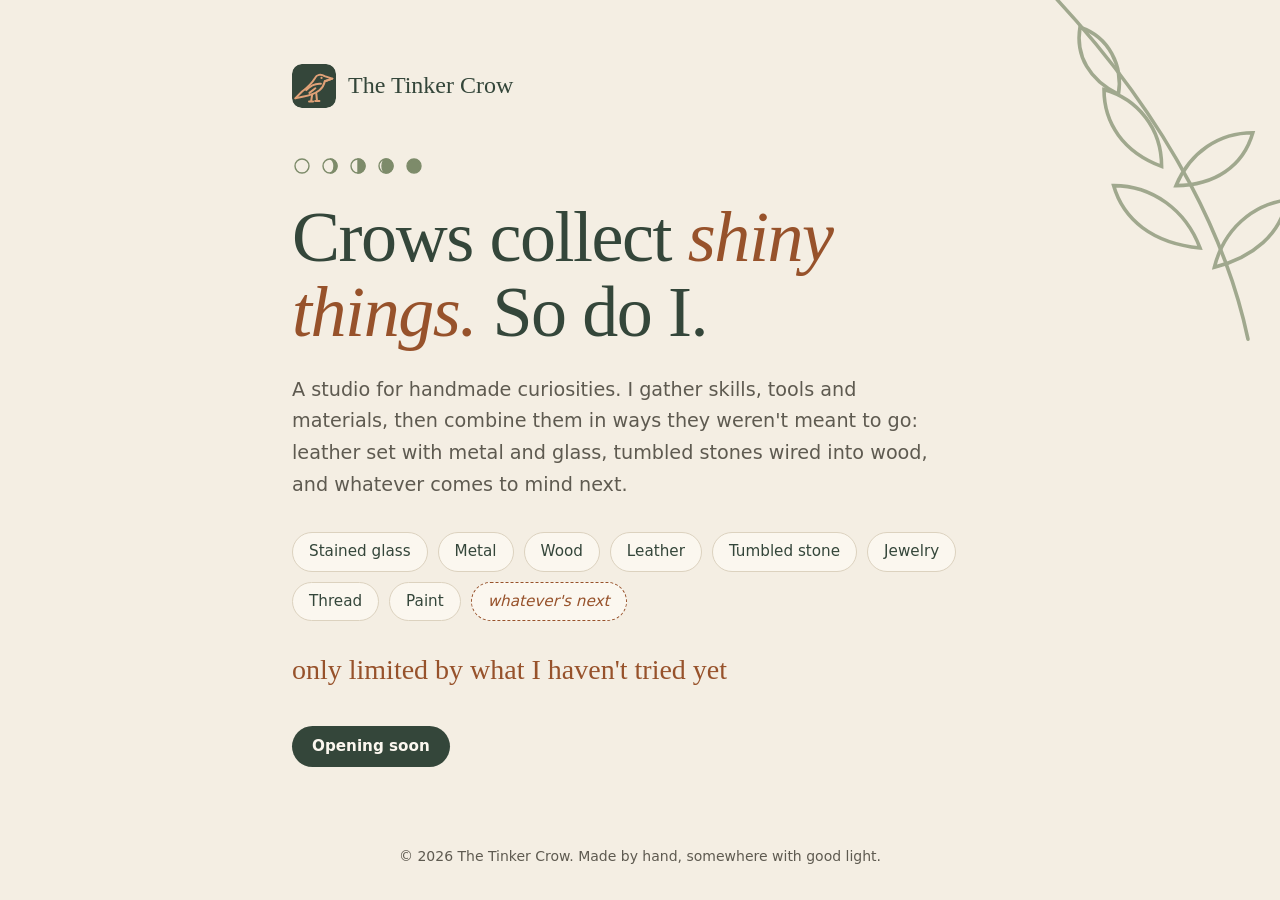
==== index.html @ 363cf940 "Coming-soon page, brand, social images and project rules" ====
<!doctype html>
<html lang="en">
<head>
  <meta charset="utf-8">
  <meta name="viewport" content="width=device-width, initial-scale=1">
  <title>The Tinker Crow — handmade curiosities</title>
  <meta name="description" content="A studio for handmade curiosities: stained glass, metal, wood, leather, tumbled stone and thread, combined in ways they weren't meant to go. Opening soon.">
  <meta name="theme-color" content="#f4eee3" media="(prefers-color-scheme: light)">
  <meta name="theme-color" content="#1b221d" media="(prefers-color-scheme: dark)">
  <link rel="icon" href="/favicon.svg?v=2" type="image/svg+xml">
  <meta property="og:type" content="website">
  <meta property="og:url" content="https://thetinkercrow.com/">
  <meta property="og:title" content="The Tinker Crow — handmade curiosities">
  <meta property="og:description" content="Crows collect shiny things. So do I. Glass, metal, wood, leather, stone and thread, combined in ways they weren't meant to go.">
  <meta property="og:image" content="https://thetinkercrow.com/og-image.png?v=1">
  <meta name="twitter:card" content="summary_large_image">
  <link rel="stylesheet" href="/css/tokens.css">
  <link rel="stylesheet" href="/css/site.css">
</head>
<body>
  <div class="sprig" aria-hidden="true">
    <svg viewBox="0 0 120 150" fill="none" stroke="currentColor" stroke-width="1.5" stroke-linecap="round">
      <path d="M100 148C92 110 70 60 20 6"/>
      <path d="M80 110c-20-2-32-12-36-26 16 0 30 10 36 26z"/>
      <path d="M64 76c-16-6-24-18-24-32 14 4 24 16 24 32z"/>
      <path d="M46 46c-12-6-18-16-16-28 12 4 18 16 16 28z"/>
      <path d="M86 118c4-16 16-26 30-28-2 14-14 24-30 28z"/>
      <path d="M70 84c6-14 18-22 32-22-4 14-16 22-32 22z"/>
    </svg>
  </div>
  <main>
    <p class="wordmark"><img src="/favicon.svg?v=2" alt="">The Tinker Crow</p>
    <svg class="moons" viewBox="0 0 140 20" fill="none" stroke="currentColor" stroke-width="1.4" aria-hidden="true">
      <circle cx="10" cy="10" r="7"/>
      <circle cx="38" cy="10" r="7"/><path d="M38 3a7 7 0 0 1 0 14a4 7 0 0 0 0-14z" fill="currentColor"/>
      <circle cx="66" cy="10" r="7"/><path d="M66 3a7 7 0 0 1 0 14z" fill="currentColor"/>
      <circle cx="94" cy="10" r="7"/><path d="M94 3a7 7 0 0 1 0 14a4 7 0 0 1 0-14z" fill="currentColor"/>
      <circle cx="122" cy="10" r="7" fill="currentColor"/>
    </svg>
    <h1>Crows collect <em>shiny things.</em> So do I.</h1>
    <p class="lede">A studio for handmade curiosities. I gather skills, tools and materials, then combine them in ways they weren't meant to go: leather set with metal and glass, tumbled stones wired into wood, and whatever comes to mind next.</p>
    <ul class="mediums" aria-label="Mediums">
      <li>Stained glass</li>
      <li>Metal</li>
      <li>Wood</li>
      <li>Leather</li>
      <li>Tumbled stone</li>
      <li>Jewelry</li>
      <li>Thread</li>
      <li>Paint</li>
      <li class="next">whatever's next</li>
    </ul>
    <p class="note">only limited by what I haven't tried yet</p>
    <span class="soon">Opening soon</span>
  </main>
  <footer><p>&copy; 2026 The Tinker Crow. Made by hand, somewhere with good light.</p></footer>
</body>
</html>
---- css/tokens.css ----
/* The Tinker Crow design tokens: fonts and the Apothecary palette.
   The one place colors are defined; keep in sync with brand/README.md. */

/* Self-hosted, never Google Fonts: the site makes no third-party requests,
   so a visit leaves no trail anywhere but GitHub Pages. Until the .woff2
   files are in fonts/ (see fonts/README.md), the fallbacks in the stacks
   below render instead; nothing breaks. */
@font-face {
  font-family: "Fraunces"; src: url("/fonts/Fraunces.woff2") format("woff2");
  font-weight: 300 700; font-style: normal; font-display: swap;
}
@font-face {
  font-family: "Fraunces"; src: url("/fonts/Fraunces-Italic.woff2") format("woff2");
  font-weight: 300 700; font-style: italic; font-display: swap;
}
@font-face {
  font-family: "Figtree"; src: url("/fonts/Figtree.woff2") format("woff2");
  font-weight: 400 700; font-display: swap;
}
@font-face {
  font-family: "Caveat"; src: url("/fonts/Caveat.woff2") format("woff2");
  font-weight: 400 700; font-display: swap;
}

:root {
  --font-display: "Fraunces", Georgia, "Times New Roman", serif;
  --font-body: "Figtree", system-ui, -apple-system, "Segoe UI", sans-serif;
  --font-hand: "Caveat", "Bradley Hand", "Segoe Print", cursive;

  /* Apothecary palette, daylight. --sage is 3.15:1 on --bg: decoration and
     large display only, never body text. */
  --bg: #f4eee3; --card: #fbf7ef; --ink: #2b2a26; --forest: #34463a;
  --muted: #5e5a50; --accent: #97522b; --sage: #7d8b6a; --line: #dcd2bf;
  --on-forest: #fbf7ef;
}
/* Night garden. Every text color re-measured against this --bg. */
@media (prefers-color-scheme: dark) {
  :root {
    --bg: #1b221d; --card: #242d27; --ink: #efe7d8; --forest: #c9d6bc;
    --muted: #b5ad9c; --accent: #e0a177; --sage: #8fa07a; --line: #36423a;
    --on-forest: #1b221d;
  }
}
---- css/site.css ----
/* TheTinkerCrow.com page styles. Colors and fonts come from tokens.css;
   no hex values here. Sizes in rem so browser and OS text settings apply. */

* { box-sizing: border-box; }
body {
  /* svh, not vh: on iOS 100vh is taller than the visible screen (the DwelLogs
     site hit this first). vh stays as the fallback. */
  margin: 0; min-height: 100vh; min-height: 100svh;
  display: flex; flex-direction: column; overflow-x: clip;
  background: var(--bg); color: var(--ink);
  font: 1.0625rem/1.65 var(--font-body);
}
a { color: var(--accent); }
:focus-visible { outline: 0.1875rem solid var(--accent); outline-offset: 0.1875rem; border-radius: 0.25rem; }

/* Botanical sprig in the corner. Decorative, fixed, behind the content. */
.sprig {
  position: fixed; top: -1rem; right: -1rem; z-index: 0; pointer-events: none;
  width: min(34vw, 18rem); color: var(--sage); opacity: .7;
}
.sprig svg { display: block; width: 100%; height: auto; }

main, footer { position: relative; z-index: 1; }
main { flex: 1; width: 100%; max-width: 46rem; margin: 0 auto; padding: 4rem 1.25rem 2.5rem; }

.wordmark {
  display: flex; align-items: center; gap: 0.75rem; margin: 0 0 3rem;
  font-family: var(--font-display); font-size: 1.5rem; font-weight: 500; color: var(--forest);
}
.wordmark img { width: 2.75rem; height: 2.75rem; border-radius: 0.625rem; }

.moons { display: block; width: 8.75rem; height: auto; color: var(--sage); margin: 0 0 1.5rem; }

h1 {
  margin: 0 0 1.5rem; font-family: var(--font-display); font-weight: 400;
  font-size: clamp(2.5rem, 8vw, 4.5rem); line-height: 1.04; letter-spacing: -0.02em;
  color: var(--forest);
}
h1 em { font-style: italic; color: var(--accent); }
.lede { margin: 0 0 2rem; max-width: 34em; font-size: 1.2rem; color: var(--muted); }

.mediums { list-style: none; padding: 0; margin: 0 0 2rem; display: flex; flex-wrap: wrap; gap: 0.625rem; }
.mediums li {
  padding: 0.375rem 1rem; border: 1px solid var(--line); border-radius: 999px;
  background: var(--card); font-size: 0.95rem; color: var(--forest);
}
.mediums li.next { border-style: dashed; border-color: var(--accent); color: var(--accent); font-style: italic; }

/* Hand-font note, kept level. A 1.5deg tilt read as a rendering glitch
   rather than a hand-placed note; the font carries the handwritten feel. */
.note {
  margin: 0 0 2.5rem; font-family: var(--font-hand); font-size: 1.75rem; line-height: 1.2;
  color: var(--accent);
}

.soon {
  display: inline-block; padding: 0.5rem 1.25rem; border-radius: 999px;
  background: var(--forest); color: var(--on-forest); font-weight: 600; font-size: 0.95rem;
}

footer { padding: 1.5rem 1.25rem 2rem; text-align: center; font-size: 0.875rem; color: var(--muted); }
footer p { max-width: 36em; margin: 0 auto; }
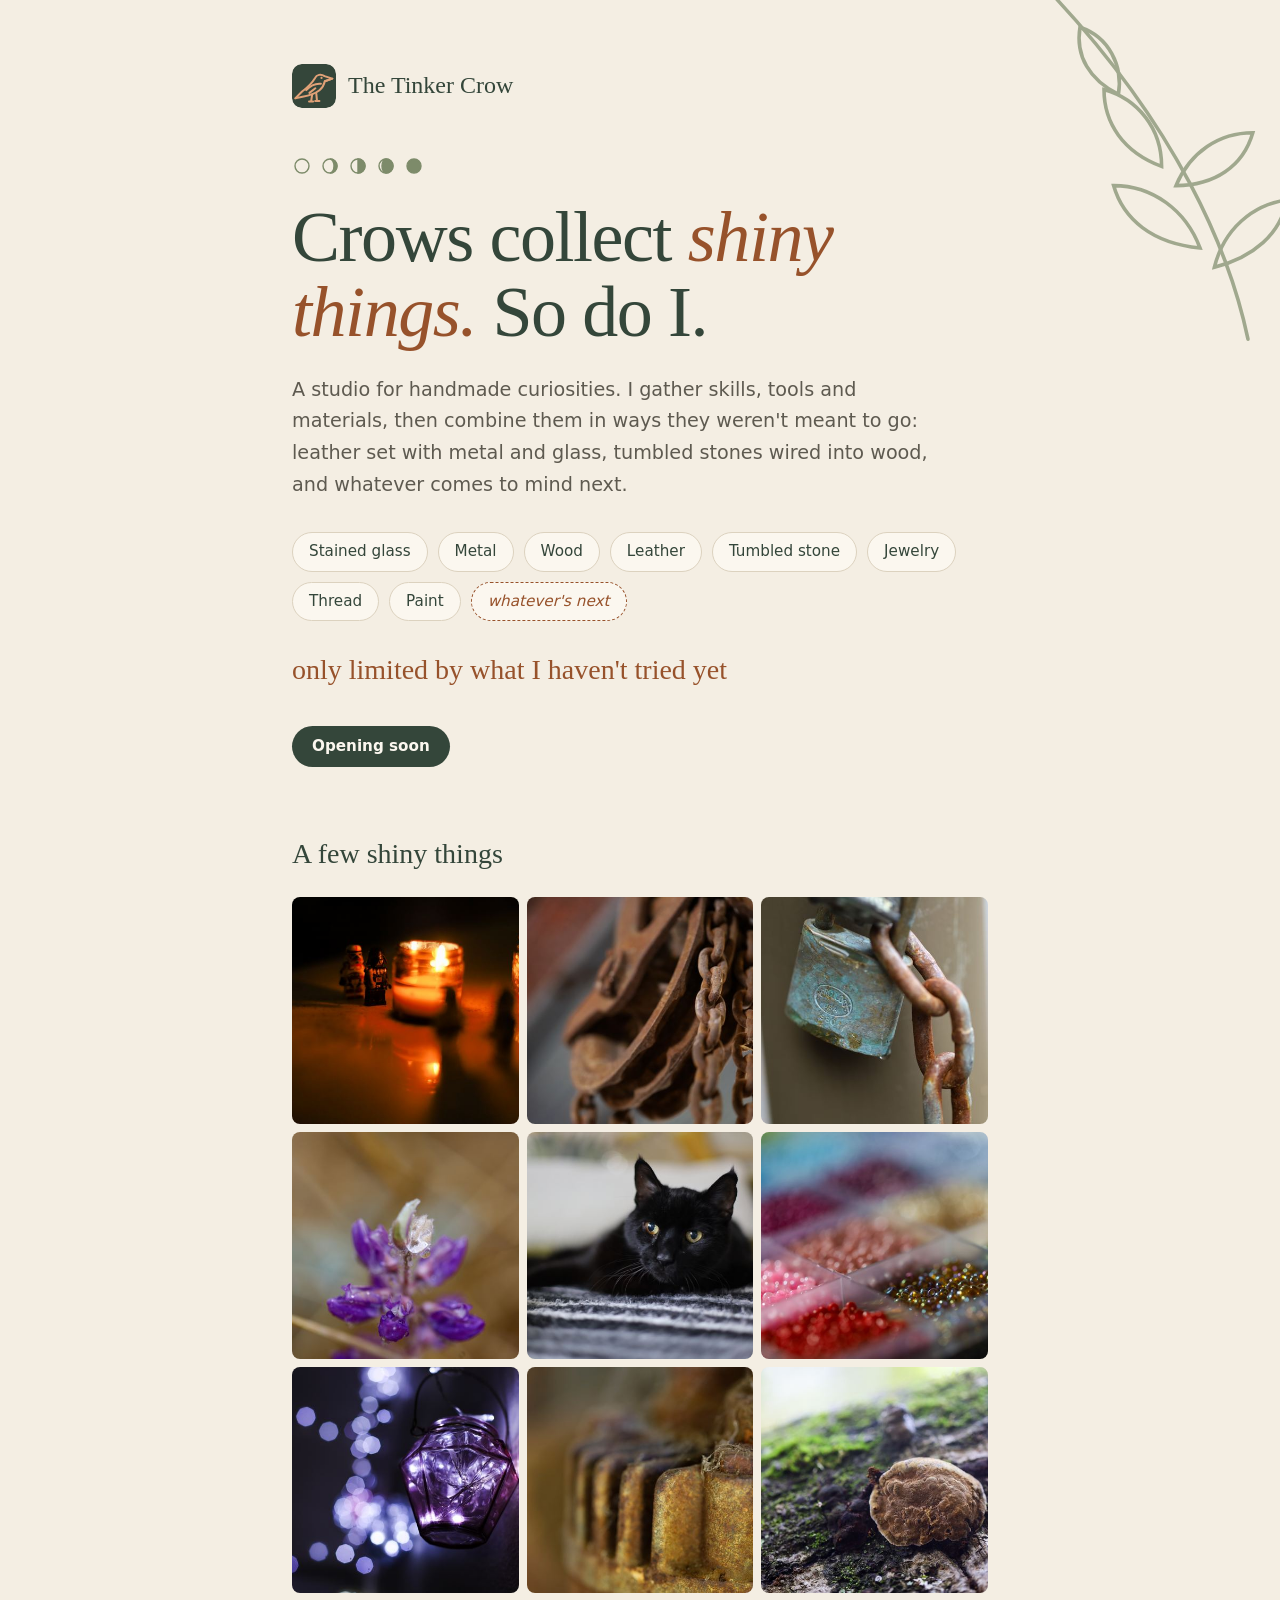
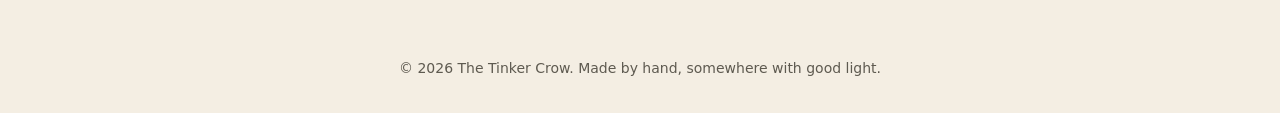
==== commit e7499290: "Merge release/v0: coming-soon page with photo preview" ====
--- a/index.html
+++ b/index.html
@@ -52,6 +52,20 @@
     </ul>
     <p class="note">only limited by what I haven't tried yet</p>
     <span class="soon">Opening soon</span>
+    <section class="gallery" aria-labelledby="gallery-heading">
+      <h2 id="gallery-heading">A few shiny things</h2>
+      <ul>
+      <li><a href="/photos/candles-pair.jpg"><img src="/photos/thumbs/candles-pair.jpg" width="640" height="427" alt="Candles glowing in mercury-glass holders on a dark table" loading="lazy" decoding="async"></a></li>
+      <li><a href="/photos/rust-chain-hoist.jpg"><img src="/photos/thumbs/rust-chain-hoist.jpg" width="640" height="427" alt="Rusted chain hoist hanging in a workshop" loading="lazy" decoding="async"></a></li>
+      <li><a href="/photos/lock-verdigris.jpg"><img src="/photos/thumbs/lock-verdigris.jpg" width="640" height="427" alt="Padlock gone green with verdigris on a rusted chain" loading="lazy" decoding="async"></a></li>
+      <li><a href="/photos/garden-lupine-dew.jpg"><img src="/photos/thumbs/garden-lupine-dew.jpg" width="640" height="427" alt="Purple lupine bud beaded with dew" loading="lazy" decoding="async"></a></li>
+      <li><a href="/photos/cat-blanket.jpg"><img src="/photos/thumbs/cat-blanket.jpg" width="640" height="427" alt="Black cat curled on a striped blanket" loading="lazy" decoding="async"></a></li>
+      <li><a href="/photos/bench-bead-trays.jpg"><img src="/photos/thumbs/bench-bead-trays.jpg" width="640" height="427" alt="Trays of seed beads sorted by color" loading="lazy" decoding="async"></a></li>
+      <li><a href="/photos/lantern-violet.jpg"><img src="/photos/thumbs/lantern-violet.jpg" width="640" height="427" alt="Violet glass lantern among blurred string lights" loading="lazy" decoding="async"></a></li>
+      <li><a href="/photos/rust-gear.jpg"><img src="/photos/thumbs/rust-gear.jpg" width="640" height="427" alt="Rusted gear housing up close" loading="lazy" decoding="async"></a></li>
+      <li><a href="/photos/garden-moss-mushroom.jpg"><img src="/photos/thumbs/garden-moss-mushroom.jpg" width="640" height="427" alt="Bracket mushroom on a mossy log" loading="lazy" decoding="async"></a></li>
+      </ul>
+    </section>
   </main>
   <footer><p>&copy; 2026 The Tinker Crow. Made by hand, somewhere with good light.</p></footer>
 </body>
--- a/css/site.css
+++ b/css/site.css
@@ -58,5 +58,22 @@
   background: var(--forest); color: var(--on-forest); font-weight: 600; font-size: 0.95rem;
 }
 
+/* Photo preview: a square grid of thumbnails, each linking to the full
+   image. Square crops keep the mixed portrait/landscape set tidy. */
+.gallery { margin-top: 4rem; }
+.gallery h2 {
+  margin: 0 0 1.25rem; font-family: var(--font-display); font-weight: 400;
+  font-size: 1.75rem; color: var(--forest);
+}
+.gallery ul {
+  list-style: none; padding: 0; margin: 0;
+  display: grid; grid-template-columns: repeat(3, minmax(0, 1fr)); gap: 0.5rem;
+}
+.gallery a { display: block; border-radius: 0.5rem; }
+.gallery img {
+  display: block; width: 100%; height: auto; aspect-ratio: 1; object-fit: cover;
+  border-radius: 0.5rem; background: var(--card);
+}
+
 footer { padding: 1.5rem 1.25rem 2rem; text-align: center; font-size: 0.875rem; color: var(--muted); }
 footer p { max-width: 36em; margin: 0 auto; }
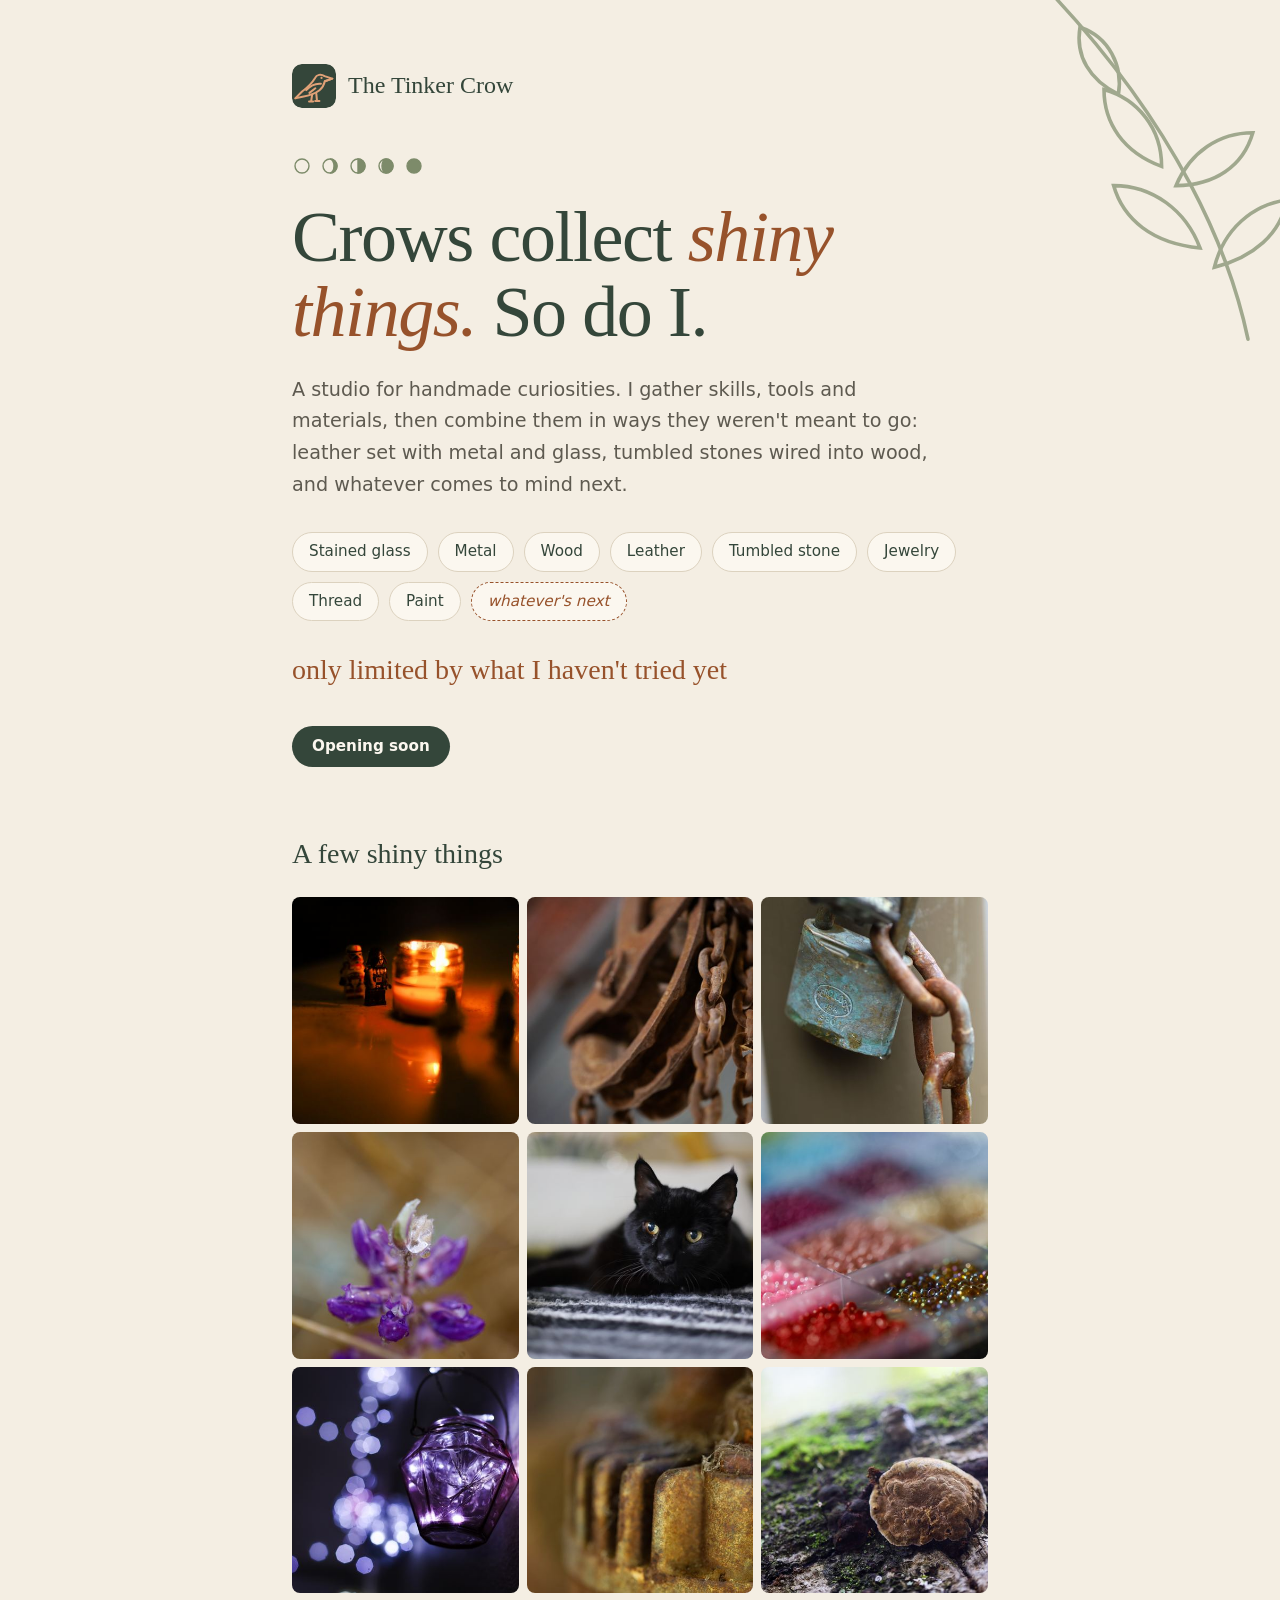
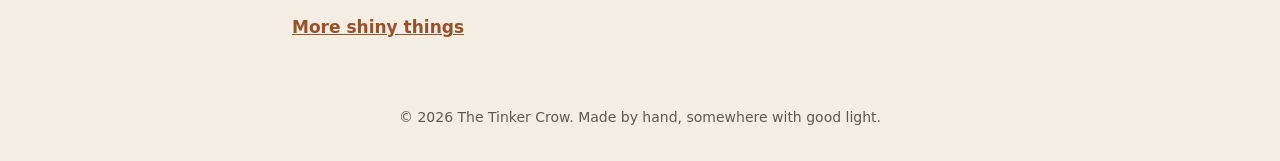
==== commit 95cfba7d: "Gallery page: 44 photos in seven groups, 12 new from the Art set Co-Authored-By: Claude Opus 5.5 <no" ====
--- a/index.html
+++ b/index.html
@@ -65,6 +65,7 @@
       <li><a href="/photos/rust-gear.jpg"><img src="/photos/thumbs/rust-gear.jpg" width="640" height="427" alt="Rusted gear housing up close" loading="lazy" decoding="async"></a></li>
       <li><a href="/photos/garden-moss-mushroom.jpg"><img src="/photos/thumbs/garden-moss-mushroom.jpg" width="640" height="427" alt="Bracket mushroom on a mossy log" loading="lazy" decoding="async"></a></li>
       </ul>
+      <p class="more"><a href="/gallery">More shiny things</a></p>
     </section>
   </main>
   <footer><p>&copy; 2026 The Tinker Crow. Made by hand, somewhere with good light.</p></footer>
--- a/css/site.css
+++ b/css/site.css
@@ -28,6 +28,7 @@
   font-family: var(--font-display); font-size: 1.5rem; font-weight: 500; color: var(--forest);
 }
 .wordmark img { width: 2.75rem; height: 2.75rem; border-radius: 0.625rem; }
+.wordmark a { display: inline-flex; align-items: center; gap: 0.75rem; color: inherit; text-decoration: none; }
 
 .moons { display: block; width: 8.75rem; height: auto; color: var(--sage); margin: 0 0 1.5rem; }
 
@@ -61,6 +62,7 @@
 /* Photo preview: a square grid of thumbnails, each linking to the full
    image. Square crops keep the mixed portrait/landscape set tidy. */
 .gallery { margin-top: 4rem; }
+.gallery + .gallery { margin-top: 3rem; }
 .gallery h2 {
   margin: 0 0 1.25rem; font-family: var(--font-display); font-weight: 400;
   font-size: 1.75rem; color: var(--forest);
@@ -74,6 +76,7 @@
   display: block; width: 100%; height: auto; aspect-ratio: 1; object-fit: cover;
   border-radius: 0.5rem; background: var(--card);
 }
+.gallery .more { margin: 1.25rem 0 0; font-weight: 600; }
 
 footer { padding: 1.5rem 1.25rem 2rem; text-align: center; font-size: 0.875rem; color: var(--muted); }
 footer p { max-width: 36em; margin: 0 auto; }
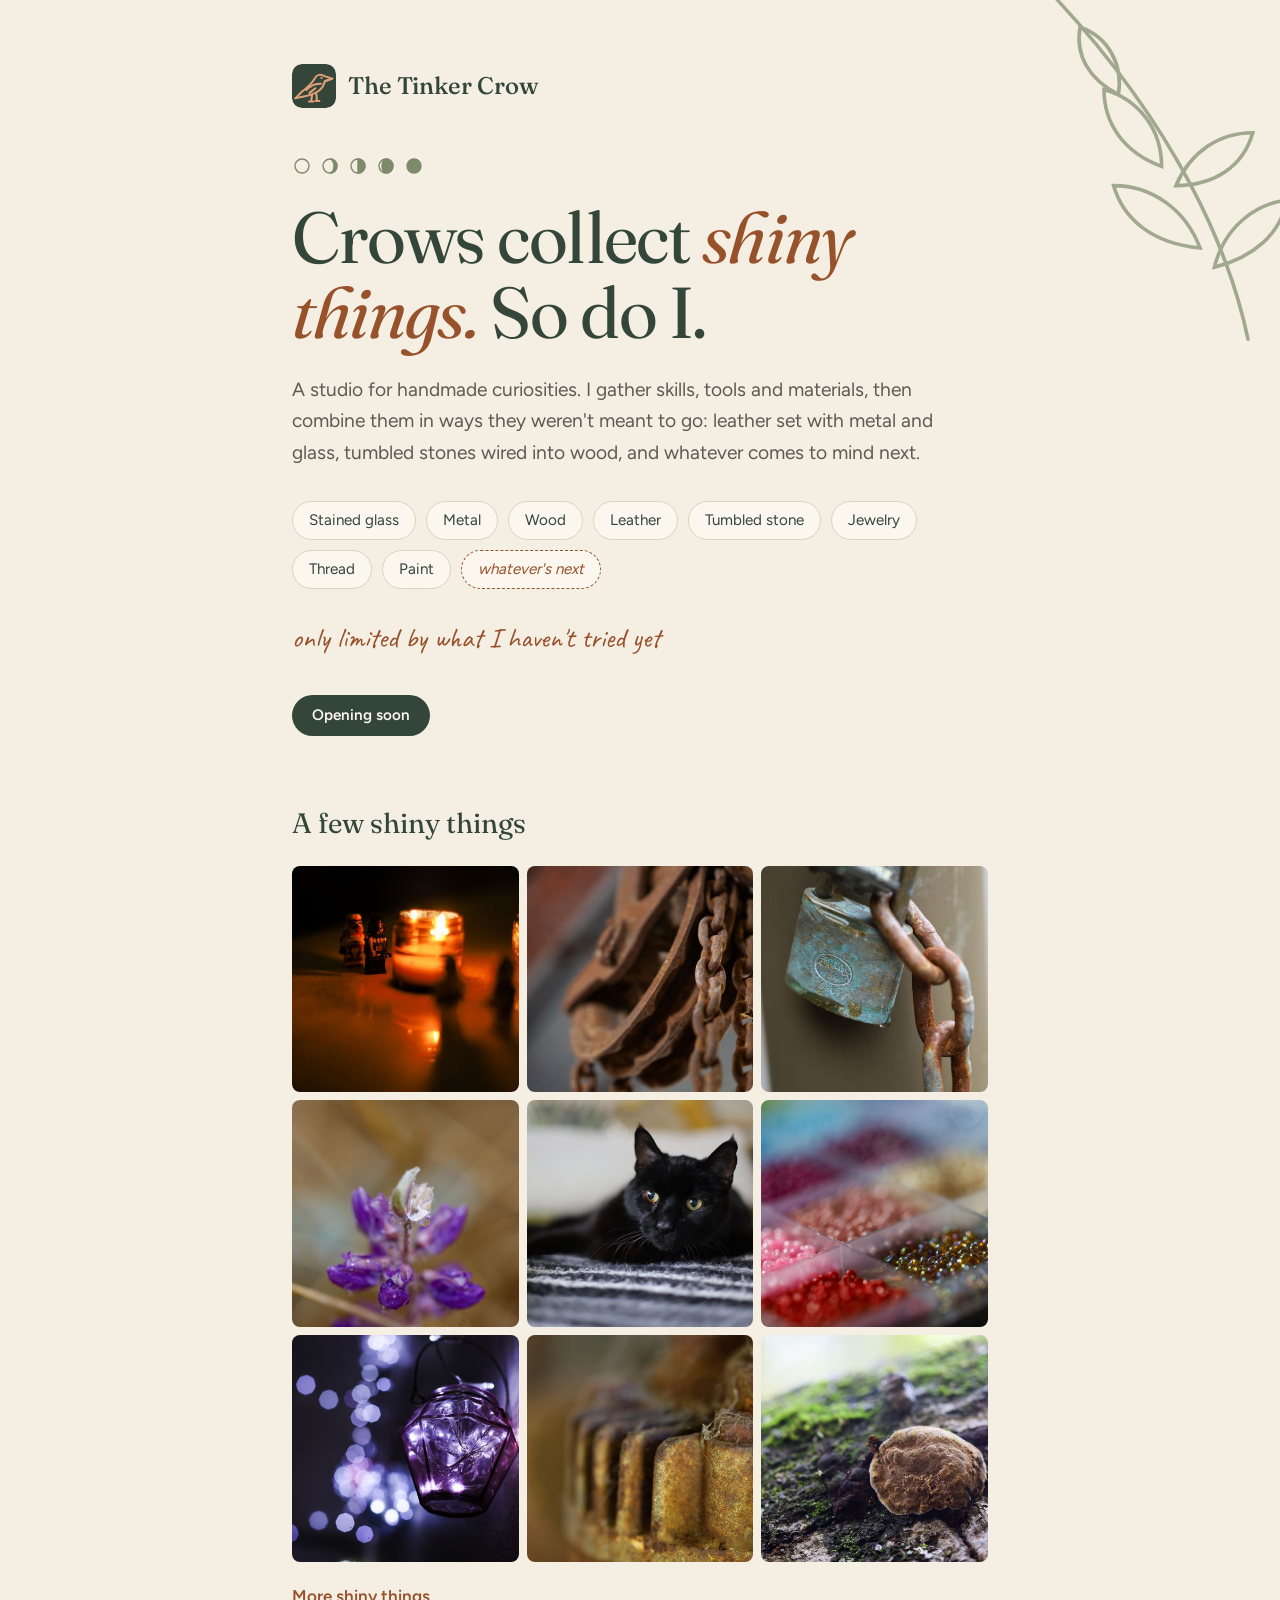
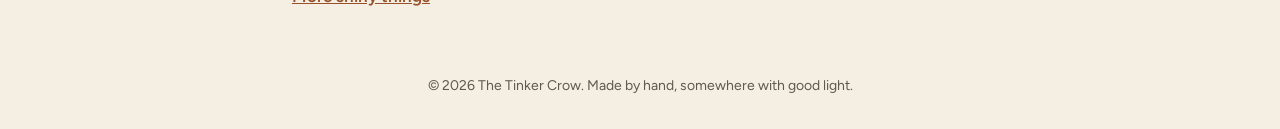
==== commit a7730db5: "Self-hosted fonts and social images re-rendered with them Co-Authored-By: Claude Opus 5.5 <noreply@a" ====
--- a/index.html
+++ b/index.html
@@ -12,7 +12,7 @@
   <meta property="og:url" content="https://thetinkercrow.com/">
   <meta property="og:title" content="The Tinker Crow — handmade curiosities">
   <meta property="og:description" content="Crows collect shiny things. So do I. Glass, metal, wood, leather, stone and thread, combined in ways they weren't meant to go.">
-  <meta property="og:image" content="https://thetinkercrow.com/og-image.png?v=1">
+  <meta property="og:image" content="https://thetinkercrow.com/og-image.png?v=2">
   <meta name="twitter:card" content="summary_large_image">
   <link rel="stylesheet" href="/css/tokens.css">
   <link rel="stylesheet" href="/css/site.css">
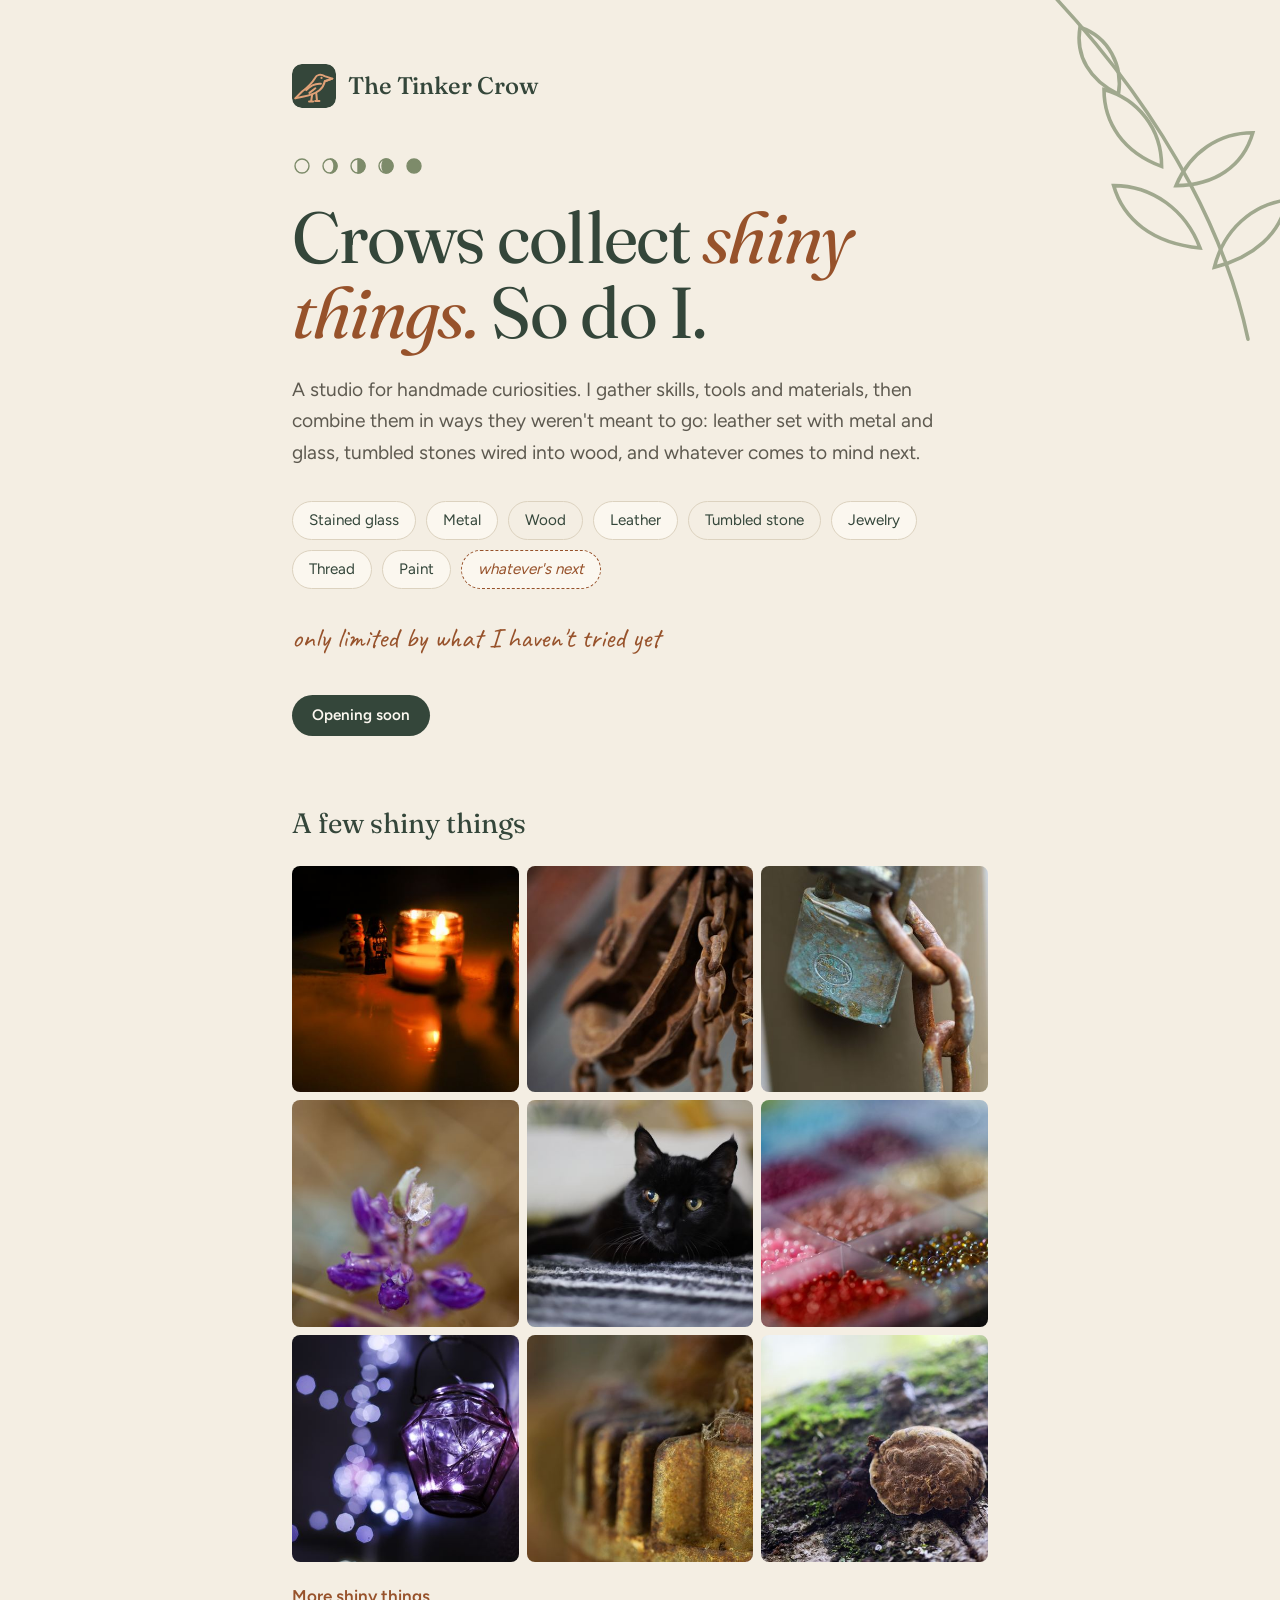
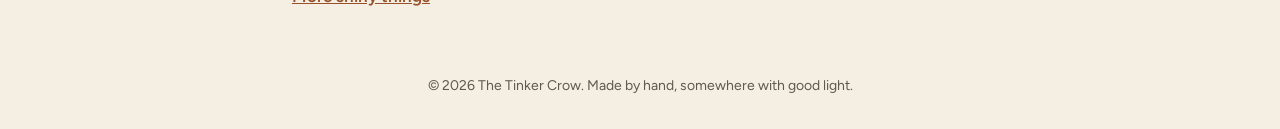
==== commit dce499e9: "Home: medium pills link to their gallery groups Co-Authored-By: Claude Opus 5.5 <noreply@anthropic.c" ====
--- a/index.html
+++ b/index.html
@@ -7,7 +7,9 @@
   <meta name="description" content="A studio for handmade curiosities: stained glass, metal, wood, leather, tumbled stone and thread, combined in ways they weren't meant to go. Opening soon.">
   <meta name="theme-color" content="#f4eee3" media="(prefers-color-scheme: light)">
   <meta name="theme-color" content="#1b221d" media="(prefers-color-scheme: dark)">
+  <link rel="icon" href="/favicon.ico?v=1" sizes="32x32">
   <link rel="icon" href="/favicon.svg?v=2" type="image/svg+xml">
+  <link rel="apple-touch-icon" href="/apple-touch-icon.png?v=1">
   <meta property="og:type" content="website">
   <meta property="og:url" content="https://thetinkercrow.com/">
   <meta property="og:title" content="The Tinker Crow — handmade curiosities">
@@ -40,15 +42,15 @@
     <h1>Crows collect <em>shiny things.</em> So do I.</h1>
     <p class="lede">A studio for handmade curiosities. I gather skills, tools and materials, then combine them in ways they weren't meant to go: leather set with metal and glass, tumbled stones wired into wood, and whatever comes to mind next.</p>
     <ul class="mediums" aria-label="Mediums">
-      <li>Stained glass</li>
-      <li>Metal</li>
+      <li><a href="/gallery#m-glass">Stained glass</a></li>
+      <li><a href="/gallery#m-metal">Metal</a></li>
       <li>Wood</li>
-      <li>Leather</li>
+      <li><a href="/gallery#m-leather">Leather</a></li>
       <li>Tumbled stone</li>
-      <li>Jewelry</li>
-      <li>Thread</li>
-      <li>Paint</li>
-      <li class="next">whatever's next</li>
+      <li><a href="/gallery#m-beads">Jewelry</a></li>
+      <li><a href="/gallery#m-string">Thread</a></li>
+      <li><a href="/gallery#m-paint">Paint</a></li>
+      <li class="next"><a href="/gallery#m-bench">whatever's next</a></li>
     </ul>
     <p class="note">only limited by what I haven't tried yet</p>
     <span class="soon">Opening soon</span>
--- a/css/tokens.css
+++ b/css/tokens.css
@@ -32,6 +32,15 @@
   --bg: #f4eee3; --card: #fbf7ef; --ink: #2b2a26; --forest: #34463a;
   --muted: #5e5a50; --accent: #97522b; --sage: #7d8b6a; --line: #dcd2bf;
   --on-forest: #fbf7ef;
+
+  /* Gallery color swatches. They name the photo groups, so they stay the
+     same in both themes; each swatch also carries its color as text. */
+  --sw-green: #5f8a3a; --sw-yellow: #e0b52e; --sw-oranges: #c8642a;
+  --sw-reds: #b8322a; --sw-pinks: #d9548f; --sw-purple: #7d4fa0;
+  --sw-blues: #3f6fa8; --sw-grays: #8a8a86; --sw-whites: #f3efe6;
+
+  /* Pastels from the birds doodle, for the gallery divider. Decorative only. */
+  --doodle-blue: #8fc3d6; --doodle-violet: #a99bd1; --doodle-pink: #e8a9b8;
 }
 /* Night garden. Every text color re-measured against this --bg. */
 @media (prefers-color-scheme: dark) {
--- a/css/site.css
+++ b/css/site.css
@@ -46,6 +46,16 @@
   background: var(--card); font-size: 0.95rem; color: var(--forest);
 }
 .mediums li.next { border-style: dashed; border-color: var(--accent); color: var(--accent); font-style: italic; }
+/* Mediums with a gallery group are buttons into it: the link fills the pill
+   and the pill lights up copper on hover and focus. Mediums with no group yet
+   (Wood, Tumbled stone) drop the fill so they read as labels, not buttons. */
+.mediums li:has(a) { padding: 0; }
+.mediums li:not(:has(a)) { background: none; }
+.mediums li a {
+  display: block; padding: 0.375rem 1rem; border-radius: 999px;
+  color: inherit; text-decoration: none;
+}
+.mediums li:has(a):hover, .mediums li:has(a:focus-visible) { border-color: var(--accent); color: var(--accent); }
 
 /* Hand-font note, kept level. A 1.5deg tilt read as a rendering glitch
    rather than a hand-placed note; the font carries the handwritten feel. */
@@ -63,7 +73,7 @@
    image. Square crops keep the mixed portrait/landscape set tidy. */
 .gallery { margin-top: 4rem; }
 .gallery + .gallery { margin-top: 3rem; }
-.gallery h2 {
+.gallery h2, .gallery h3 {
   margin: 0 0 1.25rem; font-family: var(--font-display); font-weight: 400;
   font-size: 1.75rem; color: var(--forest);
 }
@@ -78,5 +88,51 @@
 }
 .gallery .more { margin: 1.25rem 0 0; font-weight: 600; }
 
+/* Gallery page: two parts (made by hand, photographs), each a run of
+   .gallery sections, with a jump list at the top. */
+.jump p { margin: 1.5rem 0 0.5rem; font-weight: 600; }
+.jump ul { list-style: none; padding: 0; margin: 0; display: flex; flex-wrap: wrap; gap: 0.5rem; }
+.jump li a {
+  display: inline-flex; align-items: center; gap: 0.5rem; padding: 0.3rem 0.875rem;
+  border: 1px solid var(--line); border-radius: 999px; background: var(--card);
+  color: var(--forest); font-size: 0.95rem; text-decoration: none;
+}
+.jump li a:hover { border-color: var(--accent); }
+.part { margin-top: 4.5rem; }
+.part > h2 {
+  margin: 0; font-family: var(--font-display); font-weight: 400;
+  font-size: clamp(2rem, 6vw, 2.75rem); line-height: 1.1; color: var(--forest);
+}
+.part .gallery { margin-top: 2.5rem; }
+.gallery h3 { display: flex; align-items: center; gap: 0.625rem; font-size: 1.5rem; }
+.swatch {
+  flex: none; width: 0.875rem; height: 0.875rem; border-radius: 50%;
+  border: 1px solid var(--line);
+}
+.sw-green { background: var(--sw-green); }   .sw-yellow { background: var(--sw-yellow); }
+.sw-oranges { background: var(--sw-oranges); } .sw-reds { background: var(--sw-reds); }
+.sw-pinks { background: var(--sw-pinks); }   .sw-purple { background: var(--sw-purple); }
+.sw-blues { background: var(--sw-blues); }   .sw-grays { background: var(--sw-grays); }
+.sw-whites { background: var(--sw-whites); }
+
 footer { padding: 1.5rem 1.25rem 2rem; text-align: center; font-size: 0.875rem; color: var(--muted); }
 footer p { max-width: 36em; margin: 0 auto; }
+
+/* 404 page: the chalk duck from the gallery, redrawn as line art. */
+.duck { display: block; width: min(16rem, 70%); height: auto; margin: 0 0 1.5rem; }
+.duck-line { fill: none; stroke: var(--ink); stroke-width: 2.6; stroke-linecap: round; stroke-linejoin: round; }
+.duck-eye { fill: var(--ink); }
+.duck-bill { fill: var(--accent); }
+.duck-feet { fill: none; stroke: var(--accent); stroke-width: 2.2; stroke-linecap: round; }
+
+/* Birds-on-a-branch divider between the gallery's two parts, redrawn from the
+   sketchbook doodle. Decorative; hidden from screen readers in the HTML. */
+.birds { display: block; width: 100%; max-width: 34rem; height: auto; margin: 4.5rem auto 0; }
+.b-branch { fill: none; stroke: var(--accent); stroke-width: 2.6; stroke-linecap: round; }
+.b-branch.thin { stroke-width: 1.8; }
+.b-leaf { fill: var(--sage); }
+.b-bud { fill: var(--doodle-pink); }
+.b-bird.blue { fill: var(--doodle-blue); }
+.b-bird.violet { fill: var(--doodle-violet); }
+.b-beak { fill: var(--accent); }
+.b-eye { fill: var(--ink); }
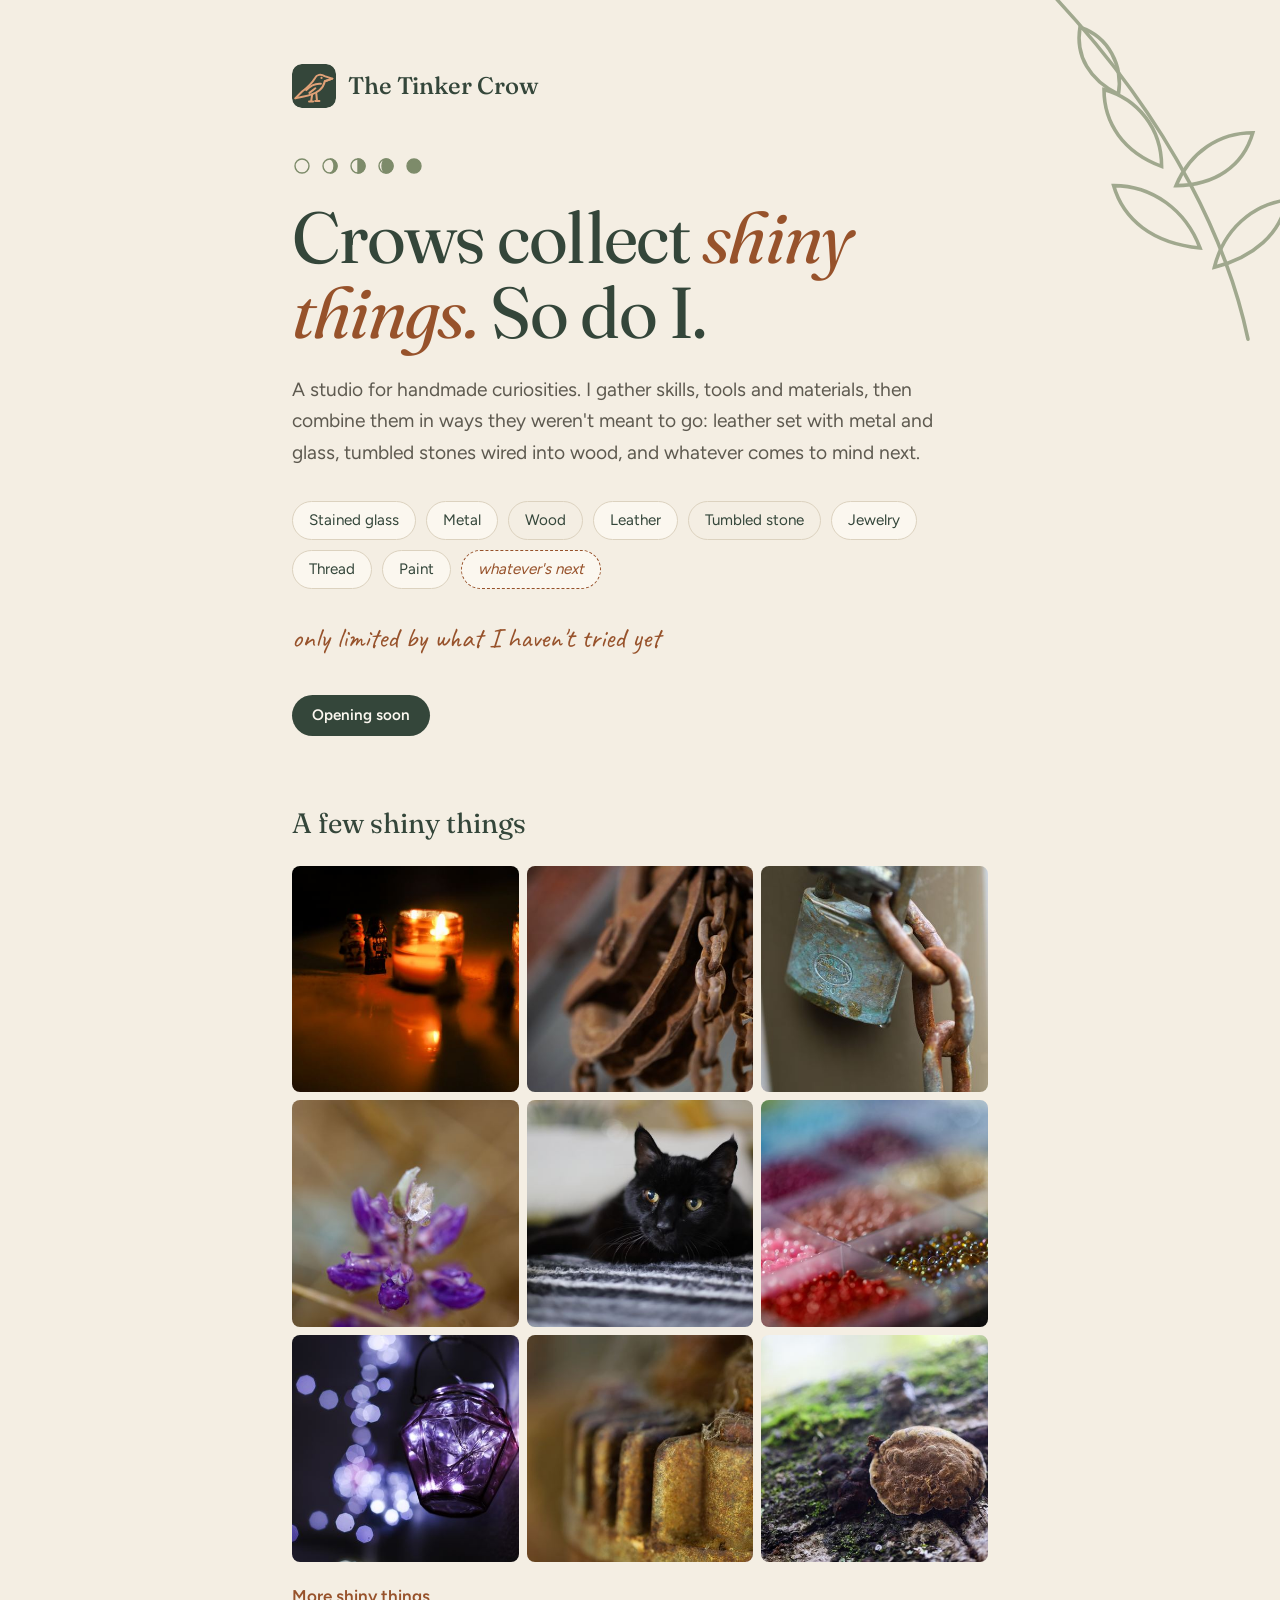
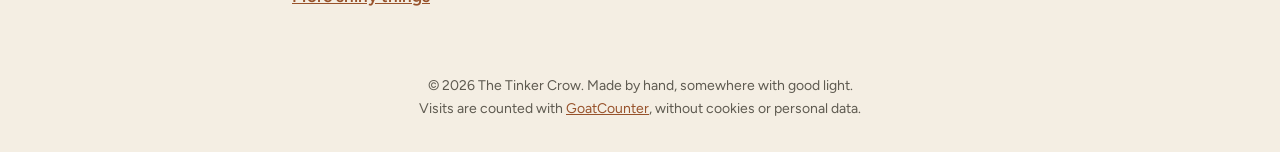
==== commit e500390b: "Count visits with GoatCounter; footer says so Self-hosted count.js on home, gallery and ranch; canon" ====
--- a/index.html
+++ b/index.html
@@ -18,6 +18,7 @@
   <meta name="twitter:card" content="summary_large_image">
   <link rel="stylesheet" href="/css/tokens.css">
   <link rel="stylesheet" href="/css/site.css">
+  <link rel="canonical" href="https://thetinkercrow.com/">
 </head>
 <body>
   <div class="sprig" aria-hidden="true">
@@ -70,6 +71,8 @@
       <p class="more"><a href="/gallery">More shiny things</a></p>
     </section>
   </main>
-  <footer><p>&copy; 2026 The Tinker Crow. Made by hand, somewhere with good light.</p></footer>
+  <footer><p>&copy; 2026 The Tinker Crow. Made by hand, somewhere with good light.</p>
+    <p>Visits are counted with <a href="https://www.goatcounter.com/">GoatCounter</a>, without cookies or personal data.</p></footer>
+<script data-goatcounter="https://thetinkercrow.goatcounter.com/count" async src="/count.js?v=1"></script>
 </body>
 </html>
